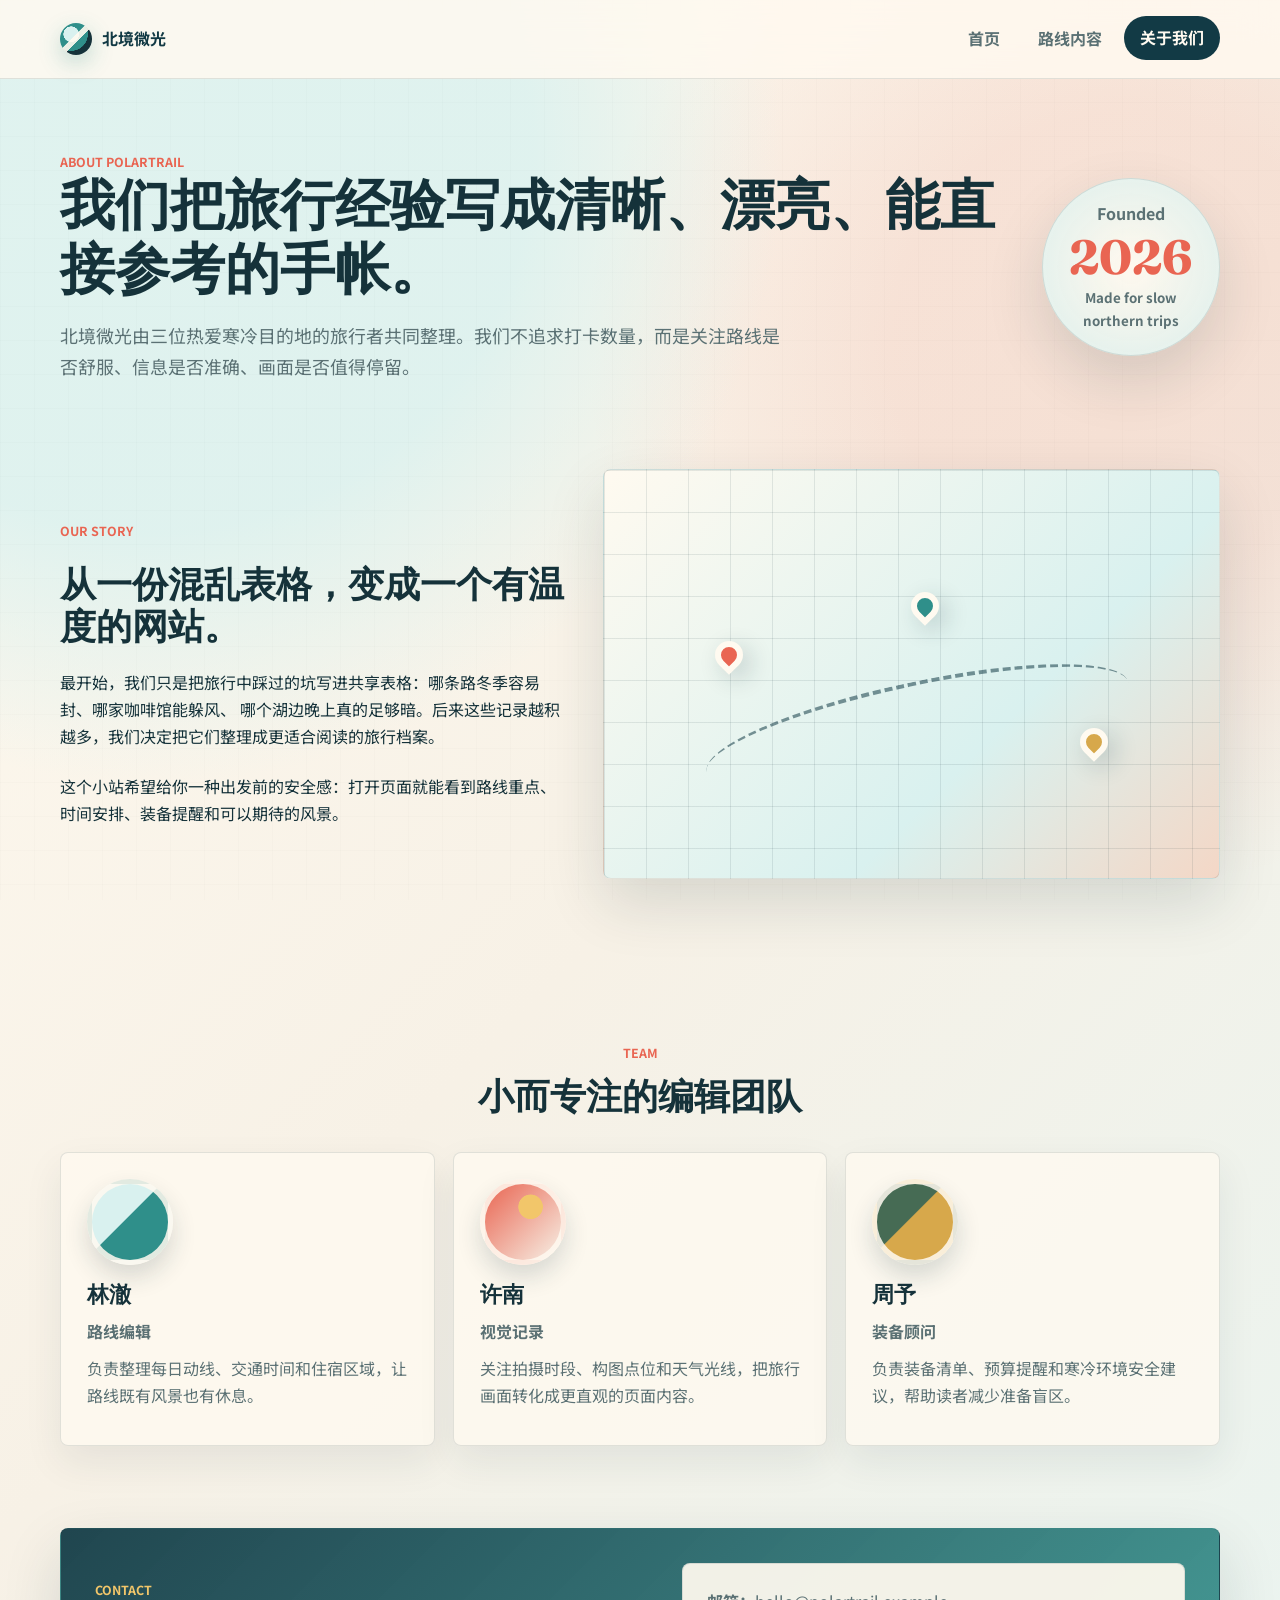
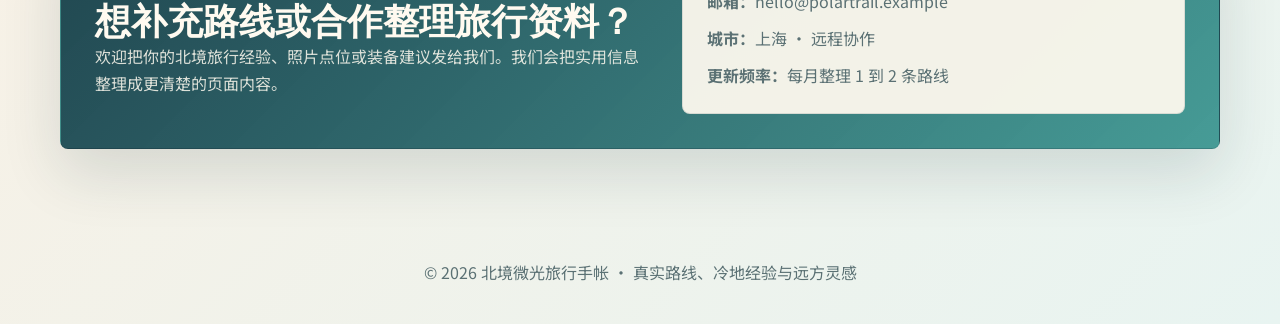
==== about.html @ 6fb606b3 "feat: add polar travel journal static site" ====
<!DOCTYPE html>
<html lang="zh-CN">
<head>
  <meta charset="UTF-8">
  <meta name="viewport" content="width=device-width, initial-scale=1.0">
  <title>北境微光旅行手帐 | 关于我们</title>
  <link rel="stylesheet" href="styles.css">
</head>
<body>
  <header class="site-header">
    <nav class="top-nav" aria-label="主导航">
      <a class="brand" href="index.html">
        <span class="brand-mark"></span>
        <span>北境微光</span>
      </a>
      <div class="nav-links">
        <a href="index.html">首页</a>
        <a href="content.html">路线内容</a>
        <a href="about.html" class="active" aria-current="page">关于我们</a>
      </div>
    </nav>
  </header>

  <main>
    <section class="page-hero about-hero">
      <div>
        <p class="eyebrow">About PolarTrail</p>
        <h1>我们把旅行经验写成清晰、漂亮、能直接参考的手帐。</h1>
        <p class="lead">
          北境微光由三位热爱寒冷目的地的旅行者共同整理。我们不追求打卡数量，而是关注路线是否舒服、信息是否准确、画面是否值得停留。
        </p>
      </div>
      <div class="about-stamp">
        <span>Founded</span>
        <strong>2026</strong>
        <small>Made for slow northern trips</small>
      </div>
    </section>

    <section class="split-section story-section">
      <div class="split-copy">
        <p class="eyebrow">Our Story</p>
        <h2>从一份混乱表格，变成一个有温度的网站。</h2>
        <p>
          最开始，我们只是把旅行中踩过的坑写进共享表格：哪条路冬季容易封、哪家咖啡馆能躲风、
          哪个湖边晚上真的足够暗。后来这些记录越积越多，我们决定把它们整理成更适合阅读的旅行档案。
        </p>
        <p>
          这个小站希望给你一种出发前的安全感：打开页面就能看到路线重点、时间安排、装备提醒和可以期待的风景。
        </p>
      </div>
      <div class="split-art map-board">
        <div class="map-line"></div>
        <span class="map-pin pin-one"></span>
        <span class="map-pin pin-two"></span>
        <span class="map-pin pin-three"></span>
      </div>
    </section>

    <section class="section">
      <div class="section-heading">
        <p class="eyebrow">Team</p>
        <h2>小而专注的编辑团队</h2>
      </div>

      <div class="team-grid">
        <article class="team-card">
          <div class="avatar avatar-one"></div>
          <h3>林澈</h3>
          <p class="role">路线编辑</p>
          <p>负责整理每日动线、交通时间和住宿区域，让路线既有风景也有休息。</p>
        </article>
        <article class="team-card">
          <div class="avatar avatar-two"></div>
          <h3>许南</h3>
          <p class="role">视觉记录</p>
          <p>关注拍摄时段、构图点位和天气光线，把旅行画面转化成更直观的页面内容。</p>
        </article>
        <article class="team-card">
          <div class="avatar avatar-three"></div>
          <h3>周予</h3>
          <p class="role">装备顾问</p>
          <p>负责装备清单、预算提醒和寒冷环境安全建议，帮助读者减少准备盲区。</p>
        </article>
      </div>
    </section>

    <section class="contact-section">
      <div>
        <p class="eyebrow">Contact</p>
        <h2>想补充路线或合作整理旅行资料？</h2>
        <p>
          欢迎把你的北境旅行经验、照片点位或装备建议发给我们。我们会把实用信息整理成更清楚的页面内容。
        </p>
      </div>
      <div class="contact-card">
        <p><strong>邮箱：</strong>hello@polartrail.example</p>
        <p><strong>城市：</strong>上海 · 远程协作</p>
        <p><strong>更新频率：</strong>每月整理 1 到 2 条路线</p>
      </div>
    </section>
  </main>

  <footer class="site-footer">
    <p>© 2026 北境微光旅行手帐 · 真实路线、冷地经验与远方灵感</p>
  </footer>
</body>
</html>
---- styles.css ----
@import url("https://fonts.googleapis.com/css2?family=Fraunces:opsz,wght@9..144,600;9..144,700&family=Noto+Sans+SC:wght@400;500;700&display=swap");

:root {
  --ink: #15323a;
  --muted: #5b7174;
  --paper: #f7f1e6;
  --ice: #d9f1ef;
  --sea: #2f8f8a;
  --deep: #123a45;
  --coral: #e96552;
  --gold: #d7a84b;
  --pine: #466b54;
  --white: #fffaf0;
  --shadow: 0 24px 60px rgba(21, 50, 58, 0.14);
  --radius: 8px;
}

* {
  box-sizing: border-box;
}

html {
  scroll-behavior: smooth;
}

body {
  margin: 0;
  padding-top: 78px;
  color: var(--ink);
  font-family: "Noto Sans SC", "Microsoft YaHei", sans-serif;
  line-height: 1.7;
  overflow-x: hidden;
  background:
    radial-gradient(circle at 12% 8%, rgba(217, 241, 239, 0.82) 0 18%, transparent 30%),
    radial-gradient(circle at 88% 18%, rgba(233, 101, 82, 0.12) 0 12%, transparent 28%),
    linear-gradient(135deg, #fffaf0 0%, #f7f1e6 48%, #e8f4f1 100%);
}

body::before {
  content: "";
  position: fixed;
  inset: 0;
  z-index: -1;
  opacity: 0.28;
  background-image:
    linear-gradient(rgba(21, 50, 58, 0.05) 1px, transparent 1px),
    linear-gradient(90deg, rgba(21, 50, 58, 0.05) 1px, transparent 1px);
  background-size: 34px 34px;
}

a {
  color: inherit;
  text-decoration: none;
}

p {
  margin: 0;
}

h1,
h2,
h3 {
  margin: 0;
  font-family: "Fraunces", "Noto Serif SC", serif;
  line-height: 1.15;
  letter-spacing: 0;
  max-width: 100%;
  overflow-wrap: anywhere;
}

h1 {
  max-width: 980px;
  font-size: 4.1rem;
}

h2 {
  font-size: 2.25rem;
}

h3 {
  font-size: 1.35rem;
}

.site-header {
  position: fixed;
  top: 0;
  left: 0;
  width: 100%;
  z-index: 20;
  padding: 14px 24px;
  background: rgba(255, 250, 240, 0.84);
  border-bottom: 1px solid rgba(21, 50, 58, 0.12);
  backdrop-filter: blur(18px);
}

.top-nav {
  width: min(1160px, calc(100% - 24px));
  min-height: 50px;
  margin: 0 auto;
  display: flex;
  align-items: center;
  justify-content: space-between;
  gap: 24px;
  min-width: 0;
}

.brand {
  display: inline-flex;
  align-items: center;
  gap: 10px;
  font-weight: 700;
  color: var(--deep);
  white-space: nowrap;
}

.brand-mark {
  width: 32px;
  height: 32px;
  display: inline-block;
  border-radius: 50%;
  background:
    linear-gradient(135deg, transparent 0 42%, rgba(255, 250, 240, 0.9) 43% 55%, transparent 56%),
    radial-gradient(circle at 35% 35%, #d9f1ef 0 26%, #2f8f8a 27% 56%, #15323a 57% 100%);
  box-shadow: 0 8px 22px rgba(47, 143, 138, 0.28);
}

.nav-links {
  display: flex;
  align-items: center;
  justify-content: flex-end;
  gap: 6px;
  min-width: 0;
}

.nav-links a {
  min-height: 40px;
  min-width: 0;
  display: inline-flex;
  align-items: center;
  padding: 8px 16px;
  border-radius: 999px;
  color: var(--muted);
  font-weight: 700;
  transition: color 0.2s ease, background 0.2s ease, transform 0.2s ease;
}

.nav-links a:hover,
.nav-links a.active {
  color: var(--white);
  background: var(--deep);
  transform: translateY(-1px);
}

main {
  overflow: hidden;
}

.hero,
.page-hero,
.section,
.split-section,
.stats-band,
.planner-strip,
.contact-section {
  width: min(1160px, calc(100% - 40px));
  margin: 0 auto;
}

.hero {
  min-height: calc(100vh - 78px);
  display: grid;
  grid-template-columns: 1.04fr 0.96fr;
  align-items: center;
  gap: 48px;
  padding: 72px 0 48px;
}

.hero-copy,
.split-copy {
  display: grid;
  gap: 22px;
  min-width: 0;
}

.eyebrow {
  color: var(--coral);
  font-size: 0.78rem;
  font-weight: 700;
  text-transform: uppercase;
}

.lead {
  max-width: 720px;
  color: var(--muted);
  font-size: 1.12rem;
  overflow-wrap: anywhere;
}

.hero-actions {
  display: flex;
  flex-wrap: wrap;
  gap: 12px;
  margin-top: 4px;
}

.button {
  min-height: 48px;
  display: inline-flex;
  align-items: center;
  justify-content: center;
  padding: 11px 20px;
  border: 1px solid rgba(21, 50, 58, 0.16);
  border-radius: 999px;
  font-weight: 700;
  box-shadow: 0 12px 28px rgba(21, 50, 58, 0.08);
}

.button.primary {
  color: var(--white);
  background: var(--deep);
}

.button.ghost {
  color: var(--deep);
  background: rgba(255, 250, 240, 0.75);
}

.hero-visual {
  position: relative;
  min-width: 0;
  min-height: 560px;
  border: 1px solid rgba(21, 50, 58, 0.12);
  border-radius: 8px;
  overflow: hidden;
  background:
    linear-gradient(180deg, rgba(18, 58, 69, 0.28) 0%, transparent 38%),
    linear-gradient(160deg, #173844 0%, #2f8f8a 48%, #f7f1e6 100%);
  box-shadow: var(--shadow);
}

.hero-visual::after {
  content: "";
  position: absolute;
  inset: 0;
  background:
    linear-gradient(90deg, rgba(255, 250, 240, 0.12) 1px, transparent 1px),
    linear-gradient(rgba(255, 250, 240, 0.11) 1px, transparent 1px);
  background-size: 40px 40px;
  mix-blend-mode: soft-light;
}

.aurora-band {
  position: absolute;
  left: -20%;
  width: 135%;
  height: 88px;
  border-radius: 50%;
  filter: blur(4px);
  opacity: 0.86;
  transform: rotate(-12deg);
}

.band-one {
  top: 92px;
  background: linear-gradient(90deg, transparent, rgba(217, 241, 239, 0.85), rgba(215, 168, 75, 0.48), transparent);
}

.band-two {
  top: 150px;
  background: linear-gradient(90deg, transparent, rgba(233, 101, 82, 0.52), rgba(217, 241, 239, 0.74), transparent);
  transform: rotate(-7deg);
}

.sun-disc {
  position: absolute;
  right: 54px;
  top: 66px;
  width: 86px;
  height: 86px;
  border-radius: 50%;
  background: #f2c66a;
  box-shadow: 0 0 70px rgba(242, 198, 106, 0.72);
}

.mountain {
  position: absolute;
  bottom: 84px;
  width: 112%;
  height: 250px;
  clip-path: polygon(0 72%, 14% 42%, 26% 64%, 42% 22%, 55% 52%, 68% 18%, 83% 58%, 100% 33%, 100% 100%, 0 100%);
}

.mountain-back {
  left: -4%;
  background: rgba(18, 58, 69, 0.58);
}

.mountain-front {
  left: -6%;
  bottom: 56px;
  height: 220px;
  background: linear-gradient(180deg, #fffaf0 0%, #d9f1ef 46%, #8eb8b3 100%);
  clip-path: polygon(0 70%, 13% 36%, 22% 58%, 38% 20%, 48% 58%, 62% 28%, 76% 62%, 91% 26%, 100% 50%, 100% 100%, 0 100%);
}

.ice-lake {
  position: absolute;
  left: 0;
  right: 0;
  bottom: 0;
  height: 160px;
  background:
    linear-gradient(165deg, rgba(255, 250, 240, 0.52) 0 14%, transparent 15% 100%),
    linear-gradient(25deg, rgba(255, 250, 240, 0.45) 0 18%, transparent 19% 100%),
    linear-gradient(180deg, #b6dfdc, #2f8f8a);
}

.floating-card {
  position: absolute;
  left: 26px;
  bottom: 26px;
  z-index: 2;
  width: min(280px, calc(100% - 52px));
  display: grid;
  gap: 4px;
  padding: 18px;
  border: 1px solid rgba(255, 250, 240, 0.56);
  border-radius: 8px;
  color: var(--white);
  background: rgba(18, 58, 69, 0.72);
  backdrop-filter: blur(14px);
}

.floating-card span,
.floating-card small {
  color: rgba(255, 250, 240, 0.82);
}

.floating-card strong {
  font-size: 1.3rem;
}

.stats-band {
  display: grid;
  grid-template-columns: repeat(4, 1fr);
  gap: 1px;
  margin-bottom: 92px;
  overflow: hidden;
  border: 1px solid rgba(21, 50, 58, 0.12);
  border-radius: 8px;
  background: rgba(21, 50, 58, 0.12);
  box-shadow: var(--shadow);
}

.stat-item {
  display: grid;
  gap: 2px;
  padding: 22px;
  background: rgba(255, 250, 240, 0.72);
}

.stat-item strong {
  color: var(--coral);
  font-family: "Fraunces", serif;
  font-size: 2rem;
  line-height: 1;
}

.stat-item span {
  color: var(--muted);
  font-weight: 700;
}

.section {
  padding: 82px 0;
}

.compact-section {
  padding-top: 40px;
}

.section-heading {
  max-width: 760px;
  margin: 0 auto 34px;
  display: grid;
  gap: 12px;
  text-align: center;
}

.section-heading p:not(.eyebrow) {
  color: var(--muted);
}

.align-left {
  margin-left: 0;
  text-align: left;
}

.feature-grid,
.team-grid,
.note-grid {
  display: grid;
  grid-template-columns: repeat(3, 1fr);
  gap: 18px;
}

.feature-card,
.team-card,
.note-card,
.route-card-large,
.contact-card {
  border: 1px solid rgba(21, 50, 58, 0.12);
  border-radius: 8px;
  background: rgba(255, 250, 240, 0.74);
  box-shadow: 0 16px 38px rgba(21, 50, 58, 0.08);
}

.feature-card {
  min-height: 248px;
  display: grid;
  align-content: start;
  gap: 16px;
  padding: 28px;
}

.feature-card p,
.team-card p,
.note-card p,
.route-card-large p,
.contact-section p {
  color: var(--muted);
}

.card-icon {
  width: 62px;
  height: 62px;
  border-radius: 22px 22px 8px 22px;
}

.card-icon.frost {
  background:
    linear-gradient(135deg, transparent 0 44%, rgba(255, 250, 240, 0.9) 45% 55%, transparent 56%),
    linear-gradient(135deg, #d9f1ef, #2f8f8a);
}

.card-icon.coral {
  background:
    radial-gradient(circle at 70% 30%, #fffaf0 0 16%, transparent 17%),
    linear-gradient(135deg, #e96552, #123a45);
}

.card-icon.gold {
  background:
    linear-gradient(45deg, transparent 0 35%, rgba(255, 250, 240, 0.8) 36% 45%, transparent 46%),
    linear-gradient(135deg, #d7a84b, #466b54);
}

.split-section {
  display: grid;
  grid-template-columns: 0.9fr 1.1fr;
  align-items: center;
  gap: 38px;
  padding: 82px 0;
}

.split-art {
  min-height: 410px;
  position: relative;
  overflow: hidden;
  border: 1px solid rgba(21, 50, 58, 0.12);
  border-radius: 8px;
  box-shadow: var(--shadow);
}

.polar-window {
  background:
    radial-gradient(circle at 50% 18%, rgba(215, 168, 75, 0.74) 0 9%, transparent 10%),
    linear-gradient(180deg, #123a45 0 46%, #2f8f8a 47% 68%, #d9f1ef 69% 100%);
}

.polar-window::before {
  content: "";
  position: absolute;
  left: 10%;
  right: 10%;
  bottom: 58px;
  height: 128px;
  background: #fffaf0;
  clip-path: polygon(0 74%, 12% 42%, 24% 65%, 38% 25%, 49% 62%, 62% 34%, 76% 66%, 90% 30%, 100% 58%, 100% 100%, 0 100%);
}

.window-glow {
  position: absolute;
  left: -8%;
  top: 78px;
  width: 120%;
  height: 64px;
  border-radius: 50%;
  background: linear-gradient(90deg, transparent, rgba(217, 241, 239, 0.75), rgba(233, 101, 82, 0.42), transparent);
  transform: rotate(-9deg);
}

.check-list {
  display: grid;
  gap: 10px;
  margin: 0;
  padding: 0;
  list-style: none;
}

.check-list li {
  position: relative;
  padding-left: 24px;
  color: var(--muted);
}

.check-list li::before {
  content: "";
  position: absolute;
  left: 0;
  top: 11px;
  width: 10px;
  height: 10px;
  border-radius: 50%;
  background: var(--coral);
}

.page-hero {
  min-height: 340px;
  display: grid;
  grid-template-columns: 1fr auto;
  align-items: end;
  gap: 36px;
  padding: 74px 0 52px;
}

.page-hero h1 {
  margin-bottom: 20px;
  font-size: 3.45rem;
}

.page-hero-badge,
.about-stamp {
  width: 178px;
  min-height: 178px;
  display: grid;
  place-items: center;
  align-content: center;
  gap: 6px;
  padding: 20px;
  border: 1px solid rgba(21, 50, 58, 0.12);
  border-radius: 50%;
  text-align: center;
  background:
    radial-gradient(circle at 50% 50%, rgba(255, 250, 240, 0.92), rgba(217, 241, 239, 0.88));
  box-shadow: var(--shadow);
}

.page-hero-badge strong,
.about-stamp strong {
  color: var(--coral);
  font-family: "Fraunces", serif;
  font-size: 3rem;
  line-height: 1;
}

.page-hero-badge span,
.about-stamp span,
.about-stamp small {
  color: var(--muted);
  font-weight: 700;
}

.route-grid {
  display: grid;
  grid-template-columns: repeat(2, 1fr);
  gap: 20px;
}

.route-card-large {
  overflow: hidden;
  display: grid;
  grid-template-columns: 0.86fr 1.14fr;
  min-height: 280px;
}

.route-image {
  min-height: 100%;
  position: relative;
  overflow: hidden;
}

.route-image::before {
  content: "";
  position: absolute;
  inset: 0;
  background-image:
    linear-gradient(rgba(255, 250, 240, 0.18) 1px, transparent 1px),
    linear-gradient(90deg, rgba(255, 250, 240, 0.18) 1px, transparent 1px);
  background-size: 28px 28px;
}

.route-image::after {
  content: "";
  position: absolute;
  left: -8%;
  right: -8%;
  bottom: 0;
  height: 48%;
  background: rgba(255, 250, 240, 0.86);
  clip-path: polygon(0 72%, 14% 38%, 30% 62%, 43% 20%, 57% 66%, 72% 26%, 88% 60%, 100% 32%, 100% 100%, 0 100%);
}

.route-image.glacier {
  background: linear-gradient(160deg, #123a45, #2f8f8a 54%, #d9f1ef);
}

.route-image.lagoon {
  background: radial-gradient(circle at 65% 28%, #f2c66a 0 14%, transparent 15%), linear-gradient(150deg, #e96552, #d9f1ef 48%, #2f8f8a);
}

.route-image.fjord {
  background: linear-gradient(145deg, #466b54, #d7a84b 54%, #f7f1e6);
}

.route-image.cabin {
  background: radial-gradient(circle at 44% 18%, #d9f1ef 0 10%, transparent 11%), linear-gradient(160deg, #15323a, #466b54 62%, #d7a84b);
}

.route-body {
  display: grid;
  align-content: center;
  gap: 14px;
  padding: 28px;
  min-width: 0;
}

.tag {
  width: fit-content;
  padding: 5px 10px;
  border-radius: 999px;
  color: var(--deep);
  font-size: 0.8rem;
  font-weight: 700;
  background: var(--ice);
}

.tag.warm {
  color: #743126;
  background: #f8c9bd;
}

.tag.forest {
  color: #263f2e;
  background: #cfe0c9;
}

.tag.night {
  color: var(--white);
  background: var(--deep);
}

.meta-row {
  display: flex;
  flex-wrap: wrap;
  gap: 8px;
}

.meta-row span {
  padding: 6px 10px;
  border: 1px solid rgba(21, 50, 58, 0.12);
  border-radius: 999px;
  color: var(--muted);
  font-size: 0.86rem;
  font-weight: 700;
}

.notes-section {
  padding-top: 58px;
}

.note-card {
  position: relative;
  min-height: 220px;
  display: grid;
  align-content: end;
  gap: 10px;
  padding: 26px;
  overflow: hidden;
}

.note-number {
  position: absolute;
  top: 16px;
  right: 20px;
  color: rgba(21, 50, 58, 0.12);
  font-family: "Fraunces", serif;
  font-size: 4rem;
  font-weight: 700;
  line-height: 1;
}

.planner-strip,
.contact-section {
  display: grid;
  grid-template-columns: 0.72fr 1.28fr;
  gap: 28px;
  align-items: center;
  margin-bottom: 82px;
  padding: 34px;
  border: 1px solid rgba(21, 50, 58, 0.12);
  border-radius: 8px;
  background: linear-gradient(135deg, rgba(18, 58, 69, 0.94), rgba(47, 143, 138, 0.88));
  color: var(--white);
  box-shadow: var(--shadow);
}

.planner-strip .eyebrow,
.contact-section .eyebrow {
  color: #f2c66a;
}

.pill-list {
  display: flex;
  flex-wrap: wrap;
  gap: 10px;
}

.pill-list span {
  padding: 9px 13px;
  border: 1px solid rgba(255, 250, 240, 0.32);
  border-radius: 999px;
  background: rgba(255, 250, 240, 0.12);
  font-weight: 700;
}

.about-hero {
  align-items: center;
}

.story-section {
  padding-top: 36px;
}

.map-board {
  background:
    linear-gradient(90deg, rgba(21, 50, 58, 0.1) 1px, transparent 1px),
    linear-gradient(rgba(21, 50, 58, 0.1) 1px, transparent 1px),
    linear-gradient(135deg, #fffaf0, #d9f1ef 64%, #f4d7c6);
  background-size: 42px 42px, 42px 42px, auto;
}

.map-line {
  position: absolute;
  left: 16%;
  top: 52%;
  width: 70%;
  height: 90px;
  border-top: 4px dashed rgba(18, 58, 69, 0.54);
  border-radius: 50%;
  transform: rotate(-12deg);
}

.map-pin {
  position: absolute;
  width: 28px;
  height: 28px;
  border: 6px solid var(--white);
  border-radius: 50% 50% 50% 0;
  background: var(--coral);
  box-shadow: 0 10px 24px rgba(21, 50, 58, 0.2);
  transform: rotate(-45deg);
}

.pin-one {
  left: 18%;
  top: 42%;
}

.pin-two {
  left: 50%;
  top: 30%;
  background: var(--sea);
}

.pin-three {
  right: 18%;
  bottom: 30%;
  background: var(--gold);
}

.team-card {
  min-height: 294px;
  display: grid;
  align-content: start;
  gap: 10px;
  padding: 26px;
}

.avatar {
  width: 86px;
  height: 86px;
  margin-bottom: 8px;
  border: 5px solid rgba(255, 250, 240, 0.86);
  border-radius: 50%;
  box-shadow: 0 12px 24px rgba(21, 50, 58, 0.16);
}

.avatar-one {
  background: linear-gradient(135deg, #d9f1ef 0 45%, #2f8f8a 46% 100%);
}

.avatar-two {
  background: radial-gradient(circle at 60% 30%, #f2c66a 0 17%, transparent 18%), linear-gradient(135deg, #e96552, #f7f1e6);
}

.avatar-three {
  background: linear-gradient(135deg, #466b54 0 44%, #d7a84b 45% 100%);
}

.role {
  color: var(--coral);
  font-weight: 700;
}

.contact-section {
  grid-template-columns: 1fr 0.9fr;
}

.contact-section p {
  color: rgba(255, 250, 240, 0.84);
}

.contact-card {
  display: grid;
  gap: 10px;
  padding: 24px;
  color: var(--deep);
  background: rgba(255, 250, 240, 0.94);
  box-shadow: none;
}

.contact-card p {
  color: var(--muted);
}

.site-footer {
  padding: 28px 20px 38px;
  color: var(--muted);
  text-align: center;
}

@media (max-width: 920px) {
  body {
    padding-top: 120px;
  }

  h1 {
    font-size: 3rem;
  }

  .site-header {
    padding: 12px 14px;
  }

  .top-nav {
    width: 100%;
    flex-direction: column;
    align-items: stretch;
    gap: 10px;
  }

  .brand {
    justify-content: center;
  }

  .nav-links {
    width: 100%;
    justify-content: center;
  }

  .nav-links a {
    padding: 8px 12px;
    font-size: 0.92rem;
  }

  .hero,
  .page-hero,
  .split-section,
  .planner-strip,
  .contact-section {
    grid-template-columns: 1fr;
  }

  .hero {
    min-height: auto;
    padding-top: 48px;
  }

  .hero-visual {
    min-height: 440px;
  }

  .stats-band,
  .route-grid {
    grid-template-columns: repeat(2, 1fr);
  }

  .feature-grid,
  .team-grid,
  .note-grid {
    grid-template-columns: 1fr;
  }

  .page-hero {
    align-items: start;
  }

  .page-hero h1 {
    font-size: 2.75rem;
  }

  .page-hero-badge,
  .about-stamp {
    width: 150px;
    min-height: 150px;
  }
}

@media (max-width: 640px) {
  body {
    padding-top: 132px;
  }

  h1 {
    font-size: 2.35rem;
  }

  h2 {
    font-size: 1.72rem;
  }

  .hero,
  .page-hero,
  .section,
  .split-section,
  .stats-band,
  .planner-strip,
  .contact-section {
    width: min(100% - 28px, 1160px);
  }

  .nav-links {
    width: 100%;
    display: grid;
    grid-template-columns: repeat(3, 1fr);
    gap: 6px;
  }

  .nav-links a {
    justify-content: center;
    min-height: 38px;
    padding: 7px 6px;
    font-size: 0.86rem;
  }

  .hero {
    gap: 30px;
    padding-bottom: 34px;
  }

  .lead {
    font-size: 1rem;
  }

  .button {
    width: 100%;
  }

  .hero-visual {
    min-height: 380px;
  }

  .stats-band,
  .route-grid {
    grid-template-columns: 1fr;
  }

  .route-card-large {
    grid-template-columns: 1fr;
  }

  .route-image {
    min-height: 220px;
  }

  .split-art {
    min-height: 320px;
  }

  .section {
    padding: 56px 0;
  }

  .page-hero {
    min-height: auto;
    padding-top: 48px;
  }

  .page-hero h1 {
    font-size: 2.2rem;
  }

  .planner-strip,
  .contact-section {
    padding: 24px;
  }
}
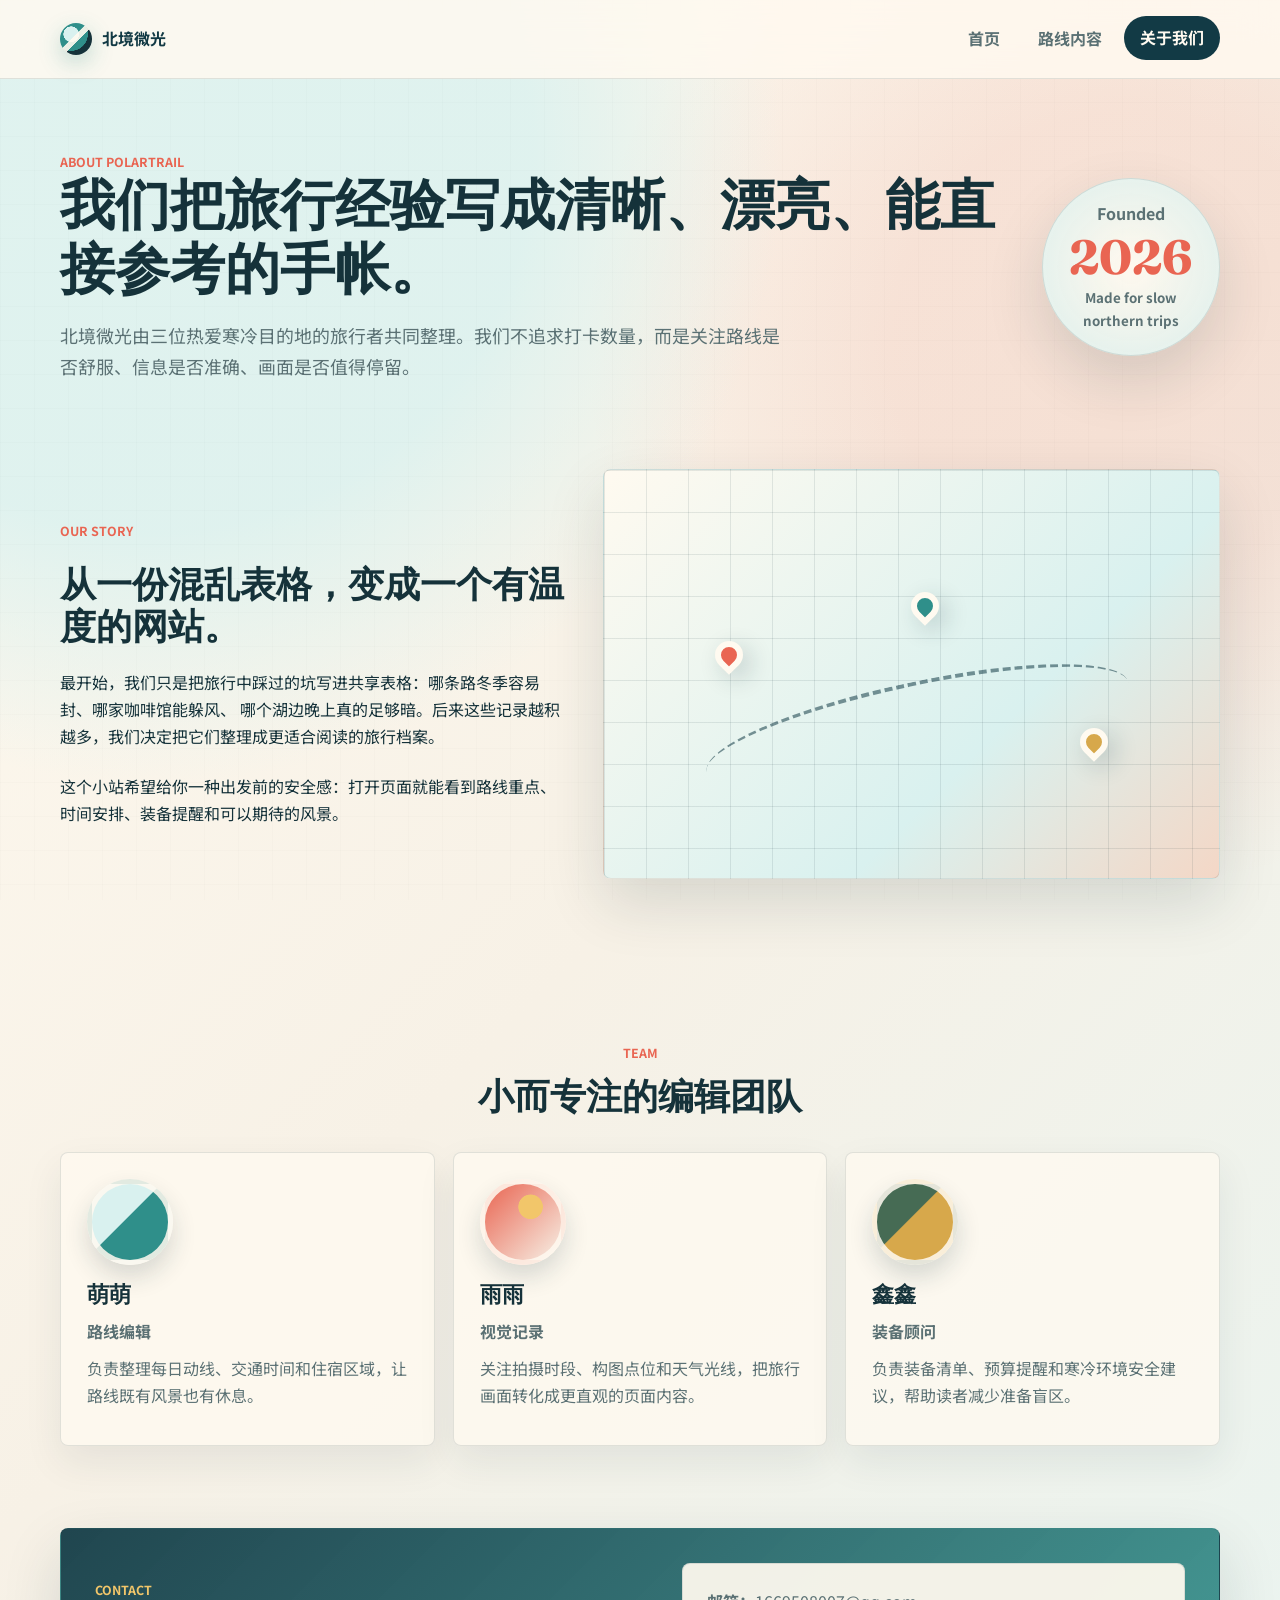
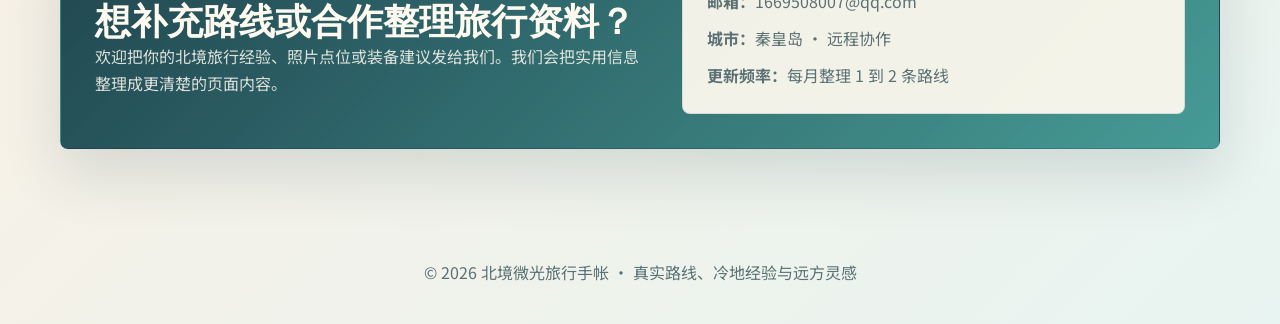
==== commit 9d0ffee4: "fix: update team contact details" ====
--- a/about.html
+++ b/about.html
@@ -66,19 +66,19 @@
       <div class="team-grid">
         <article class="team-card">
           <div class="avatar avatar-one"></div>
-          <h3>林澈</h3>
+          <h3>萌萌</h3>
           <p class="role">路线编辑</p>
           <p>负责整理每日动线、交通时间和住宿区域，让路线既有风景也有休息。</p>
         </article>
         <article class="team-card">
           <div class="avatar avatar-two"></div>
-          <h3>许南</h3>
+          <h3>雨雨</h3>
           <p class="role">视觉记录</p>
           <p>关注拍摄时段、构图点位和天气光线，把旅行画面转化成更直观的页面内容。</p>
         </article>
         <article class="team-card">
           <div class="avatar avatar-three"></div>
-          <h3>周予</h3>
+          <h3>鑫鑫</h3>
           <p class="role">装备顾问</p>
           <p>负责装备清单、预算提醒和寒冷环境安全建议，帮助读者减少准备盲区。</p>
         </article>
@@ -94,8 +94,8 @@
         </p>
       </div>
       <div class="contact-card">
-        <p><strong>邮箱：</strong>hello@polartrail.example</p>
-        <p><strong>城市：</strong>上海 · 远程协作</p>
+        <p><strong>邮箱：</strong>1669508007@qq.com</p>
+        <p><strong>城市：</strong>秦皇岛 · 远程协作</p>
         <p><strong>更新频率：</strong>每月整理 1 到 2 条路线</p>
       </div>
     </section>
